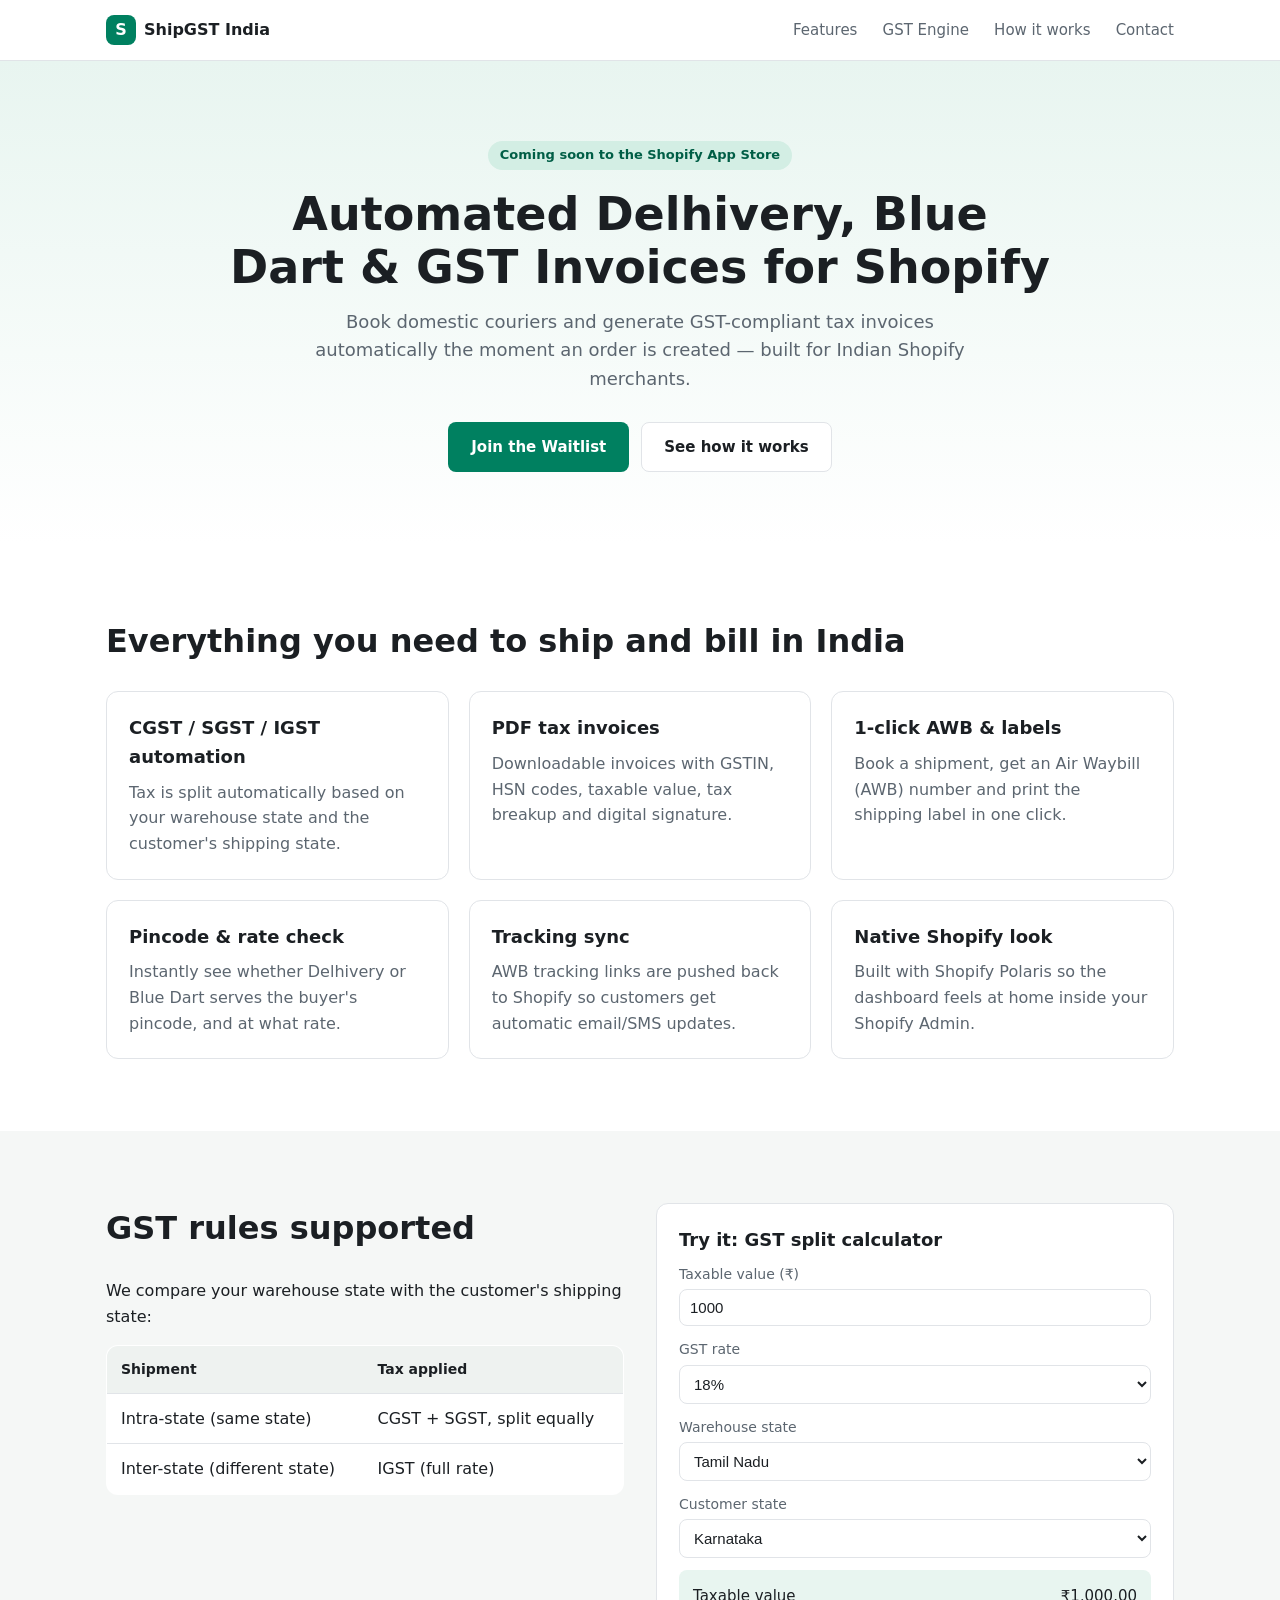
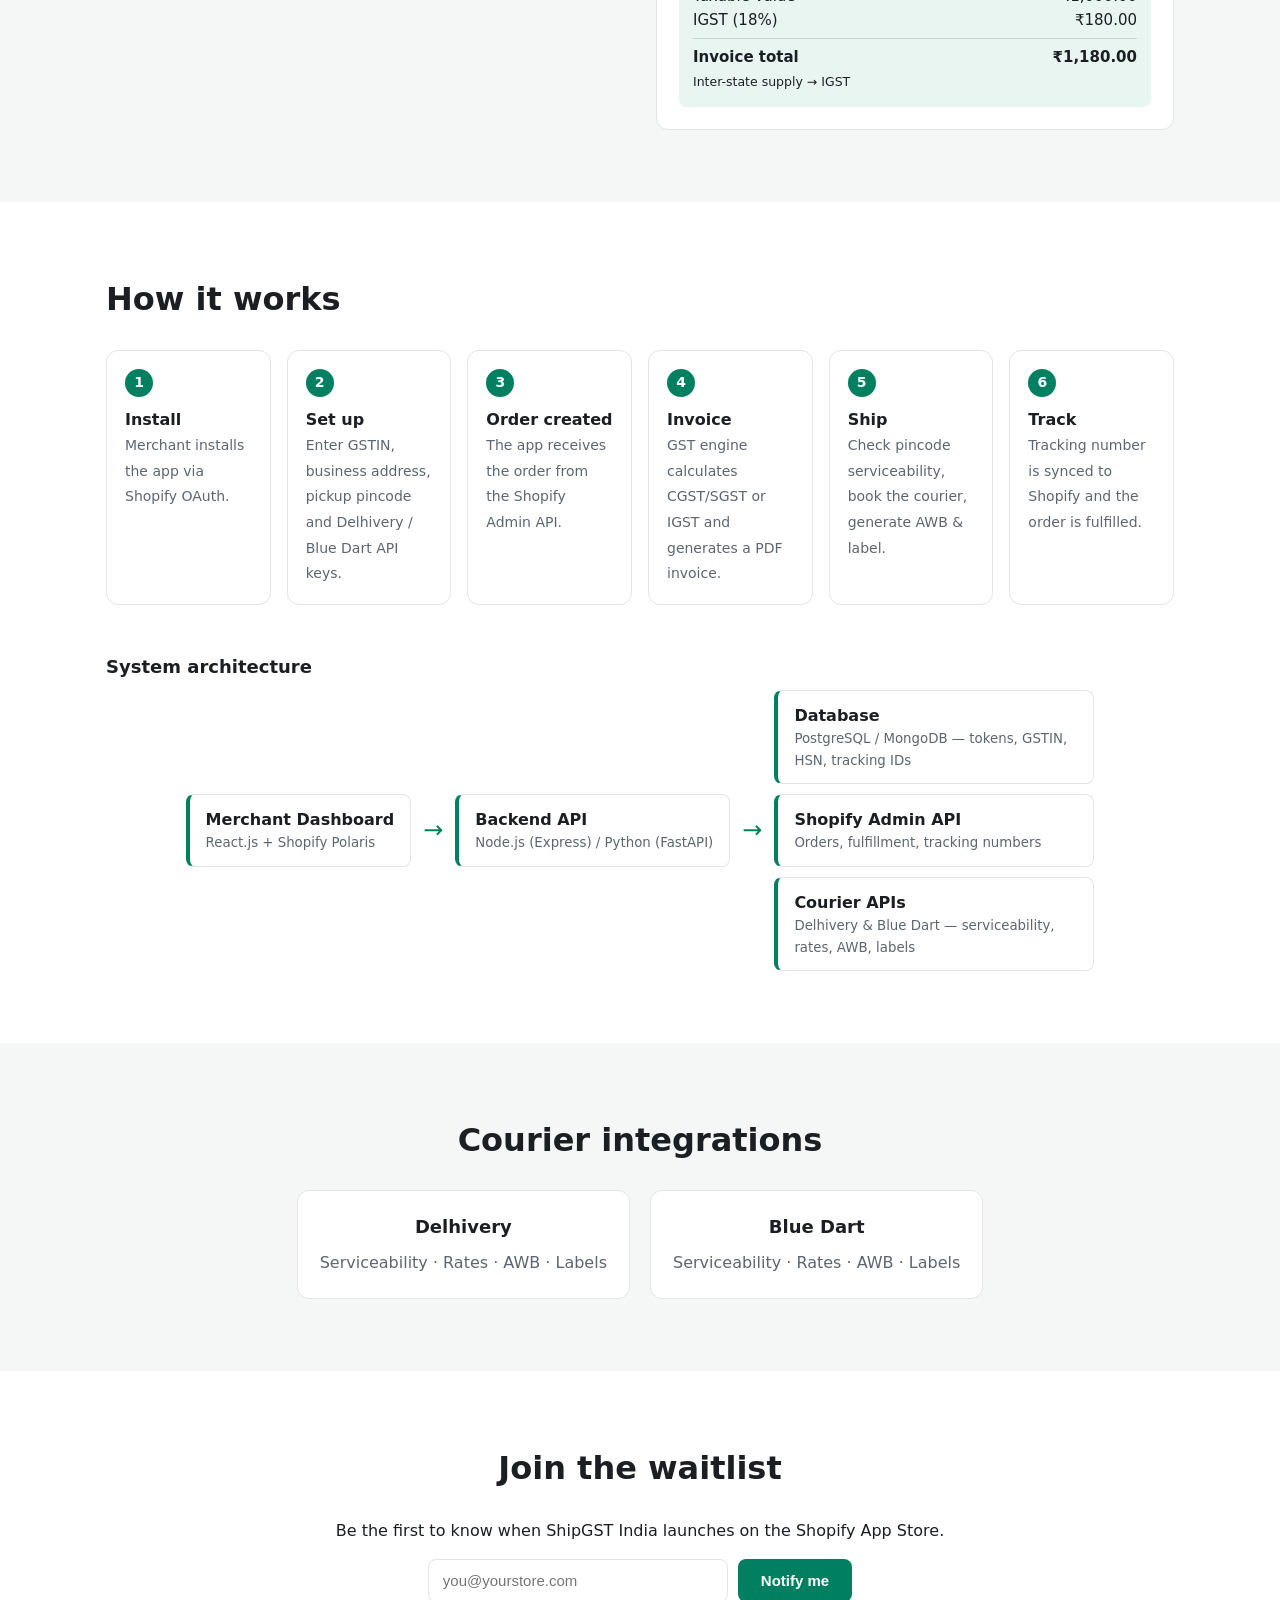
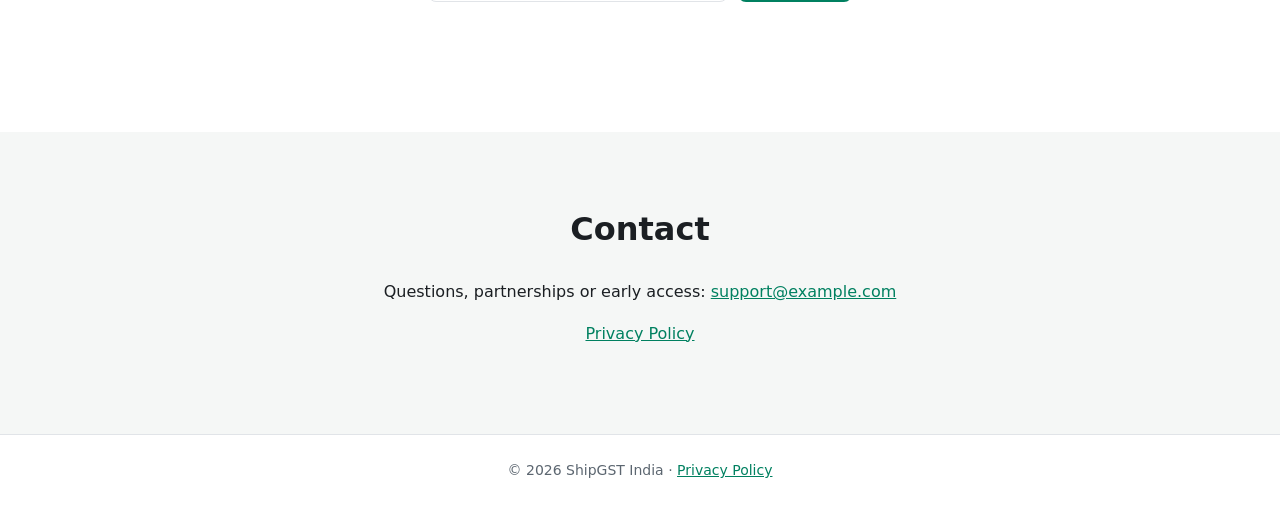
==== index.html @ 58b5382d "Add product website for ShipGST India Shopify app Landing page with features, GST engine calculator," ====
<!doctype html>
<html lang="en">
<head>
  <meta charset="utf-8">
  <meta name="viewport" content="width=device-width, initial-scale=1">
  <title>ShipGST India — Shipping & GST Invoices for Shopify</title>
  <meta name="description" content="Automated Delhivery, Blue Dart and GST-compliant invoices for Indian Shopify merchants.">
  <link rel="stylesheet" href="styles.css">
</head>
<body>
  <header class="nav">
    <div class="wrap nav-inner">
      <a href="#" class="brand"><span class="logo">S</span> ShipGST India</a>
      <nav>
        <a href="#features">Features</a>
        <a href="#gst">GST Engine</a>
        <a href="#how">How it works</a>
        <a href="#contact">Contact</a>
      </nav>
    </div>
  </header>

  <main>
    <!-- Hero -->
    <section class="hero">
      <div class="wrap">
        <span class="pill">Coming soon to the Shopify App Store</span>
        <h1>Automated Delhivery, Blue Dart &amp; GST Invoices for Shopify</h1>
        <p class="lead">Book domestic couriers and generate GST-compliant tax invoices automatically the moment an order is created — built for Indian Shopify merchants.</p>
        <div class="cta">
          <a href="#waitlist" class="btn primary">Join the Waitlist</a>
          <a href="#how" class="btn ghost">See how it works</a>
        </div>
      </div>
    </section>

    <!-- Features -->
    <section id="features" class="section">
      <div class="wrap">
        <h2>Everything you need to ship and bill in India</h2>
        <div class="grid">
          <article class="card">
            <h3>CGST / SGST / IGST automation</h3>
            <p>Tax is split automatically based on your warehouse state and the customer's shipping state.</p>
          </article>
          <article class="card">
            <h3>PDF tax invoices</h3>
            <p>Downloadable invoices with GSTIN, HSN codes, taxable value, tax breakup and digital signature.</p>
          </article>
          <article class="card">
            <h3>1-click AWB &amp; labels</h3>
            <p>Book a shipment, get an Air Waybill (AWB) number and print the shipping label in one click.</p>
          </article>
          <article class="card">
            <h3>Pincode &amp; rate check</h3>
            <p>Instantly see whether Delhivery or Blue Dart serves the buyer's pincode, and at what rate.</p>
          </article>
          <article class="card">
            <h3>Tracking sync</h3>
            <p>AWB tracking links are pushed back to Shopify so customers get automatic email/SMS updates.</p>
          </article>
          <article class="card">
            <h3>Native Shopify look</h3>
            <p>Built with Shopify Polaris so the dashboard feels at home inside your Shopify Admin.</p>
          </article>
        </div>
      </div>
    </section>

    <!-- GST Engine -->
    <section id="gst" class="section alt">
      <div class="wrap two-col">
        <div>
          <h2>GST rules supported</h2>
          <p>We compare your warehouse state with the customer's shipping state:</p>
          <table class="rules">
            <thead><tr><th>Shipment</th><th>Tax applied</th></tr></thead>
            <tbody>
              <tr><td>Intra-state (same state)</td><td>CGST + SGST, split equally</td></tr>
              <tr><td>Inter-state (different state)</td><td>IGST (full rate)</td></tr>
            </tbody>
          </table>
        </div>
        <form class="calc card" id="calc" onsubmit="return false">
          <h3>Try it: GST split calculator</h3>
          <label>Taxable value (₹)<input type="number" id="amt" value="1000" min="0" step="0.01"></label>
          <label>GST rate
            <select id="rate">
              <option value="5">5%</option><option value="12">12%</option>
              <option value="18" selected>18%</option><option value="28">28%</option>
            </select>
          </label>
          <label>Warehouse state<select id="from"></select></label>
          <label>Customer state<select id="to"></select></label>
          <div class="result" id="result" aria-live="polite"></div>
        </form>
      </div>
    </section>

    <!-- How it works -->
    <section id="how" class="section">
      <div class="wrap">
        <h2>How it works</h2>
        <ol class="flow">
          <li><strong>Install</strong><span>Merchant installs the app via Shopify OAuth.</span></li>
          <li><strong>Set up</strong><span>Enter GSTIN, business address, pickup pincode and Delhivery / Blue Dart API keys.</span></li>
          <li><strong>Order created</strong><span>The app receives the order from the Shopify Admin API.</span></li>
          <li><strong>Invoice</strong><span>GST engine calculates CGST/SGST or IGST and generates a PDF invoice.</span></li>
          <li><strong>Ship</strong><span>Check pincode serviceability, book the courier, generate AWB &amp; label.</span></li>
          <li><strong>Track</strong><span>Tracking number is synced to Shopify and the order is fulfilled.</span></li>
        </ol>

        <h3 class="sub">System architecture</h3>
        <div class="arch">
          <div class="box"><b>Merchant Dashboard</b><small>React.js + Shopify Polaris</small></div>
          <div class="arrow">→</div>
          <div class="box"><b>Backend API</b><small>Node.js (Express) / Python (FastAPI)</small></div>
          <div class="arrow">→</div>
          <div class="stack">
            <div class="box"><b>Database</b><small>PostgreSQL / MongoDB — tokens, GSTIN, HSN, tracking IDs</small></div>
            <div class="box"><b>Shopify Admin API</b><small>Orders, fulfillment, tracking numbers</small></div>
            <div class="box"><b>Courier APIs</b><small>Delhivery &amp; Blue Dart — serviceability, rates, AWB, labels</small></div>
          </div>
        </div>
      </div>
    </section>

    <!-- Couriers -->
    <section class="section alt">
      <div class="wrap center">
        <h2>Courier integrations</h2>
        <div class="couriers">
          <div class="card"><h3>Delhivery</h3><p>Serviceability · Rates · AWB · Labels</p></div>
          <div class="card"><h3>Blue Dart</h3><p>Serviceability · Rates · AWB · Labels</p></div>
        </div>
      </div>
    </section>

    <!-- Waitlist + Contact -->
    <section id="waitlist" class="section">
      <div class="wrap center">
        <h2>Join the waitlist</h2>
        <p>Be the first to know when ShipGST India launches on the Shopify App Store.</p>
        <form class="waitlist" id="waitlist-form">
          <input type="email" id="wl-email" placeholder="you@yourstore.com" required>
          <button class="btn primary" type="submit">Notify me</button>
        </form>
        <p class="note" id="wl-msg"></p>
      </div>
    </section>

    <section id="contact" class="section alt">
      <div class="wrap center">
        <h2>Contact</h2>
        <p>Questions, partnerships or early access: <a href="mailto:support@example.com" id="contact-email">support@example.com</a></p>
        <p><a href="privacy.html">Privacy Policy</a></p>
      </div>
    </section>
  </main>

  <footer class="footer">
    <div class="wrap">© <span id="yr"></span> ShipGST India · <a href="privacy.html">Privacy Policy</a></div>
  </footer>

  <script src="app.js"></script>
</body>
</html>
---- styles.css ----
:root {
  --bg: #ffffff;
  --bg-alt: #f5f7f6;
  --text: #1b1f23;
  --muted: #5c6670;
  --brand: #008060;
  --brand-dark: #005e46;
  --border: #e1e4e8;
  --radius: 12px;
}
* { box-sizing: border-box; }
html { scroll-behavior: smooth; }
body {
  margin: 0;
  font-family: system-ui, -apple-system, "Segoe UI", Roboto, sans-serif;
  color: var(--text);
  background: var(--bg);
  line-height: 1.6;
}
a { color: var(--brand); }
.wrap { max-width: 1100px; margin: 0 auto; padding: 0 16px; }
.center { text-align: center; }

/* Nav */
.nav { position: sticky; top: 0; background: rgba(255,255,255,.95); border-bottom: 1px solid var(--border); z-index: 10; }
.nav-inner { display: flex; align-items: center; justify-content: space-between; height: 60px; }
.brand { display: flex; align-items: center; gap: 8px; font-weight: 700; color: var(--text); text-decoration: none; }
.logo { width: 30px; height: 30px; border-radius: 8px; background: var(--brand); color: #fff; display: grid; place-items: center; }
.nav nav a { margin-left: 20px; color: var(--muted); text-decoration: none; font-size: 15px; }
.nav nav a:hover { color: var(--brand); }
@media (max-width: 640px) { .nav nav { display: none; } }

/* Hero */
.hero { padding: 80px 0 72px; background: linear-gradient(180deg, #e8f5f0 0%, #fff 100%); text-align: center; }
.pill { display: inline-block; padding: 4px 12px; border-radius: 999px; background: #d3eee4; color: var(--brand-dark); font-size: 13px; font-weight: 600; }
.hero h1 { font-size: clamp(28px, 5vw, 46px); line-height: 1.15; margin: 18px auto 14px; max-width: 820px; }
.lead { font-size: 18px; color: var(--muted); max-width: 680px; margin: 0 auto; }
.cta { margin-top: 28px; display: flex; gap: 12px; justify-content: center; flex-wrap: wrap; }
.btn { display: inline-block; padding: 12px 22px; border-radius: 8px; font-weight: 600; text-decoration: none; border: 1px solid transparent; cursor: pointer; font-size: 15px; }
.btn.primary { background: var(--brand); color: #fff; }
.btn.primary:hover { background: var(--brand-dark); }
.btn.ghost { border-color: var(--border); color: var(--text); background: #fff; }

/* Sections */
.section { padding: 72px 0; }
.section.alt { background: var(--bg-alt); }
h2 { font-size: clamp(24px, 3.5vw, 32px); margin: 0 0 24px; }
h3 { margin: 0 0 8px; font-size: 18px; }
.sub { margin-top: 48px; }
.grid { display: grid; gap: 20px; grid-template-columns: repeat(auto-fit, minmax(260px, 1fr)); }
.card { background: #fff; border: 1px solid var(--border); border-radius: var(--radius); padding: 22px; }
.card p { margin: 0; color: var(--muted); }

/* GST */
.two-col { display: grid; gap: 32px; grid-template-columns: 1fr 1fr; align-items: start; }
@media (max-width: 820px) { .two-col { grid-template-columns: 1fr; } }
.rules { width: 100%; border-collapse: collapse; background: #fff; border-radius: var(--radius); overflow: hidden; border: 1px solid var(--border); }
.rules th, .rules td { text-align: left; padding: 12px 14px; border-bottom: 1px solid var(--border); }
.rules th { background: #eef2f0; font-size: 14px; }
.calc label { display: block; font-size: 14px; color: var(--muted); margin-bottom: 12px; }
.calc input, .calc select { display: block; width: 100%; margin-top: 4px; padding: 9px 10px; border: 1px solid var(--border); border-radius: 8px; font-size: 15px; background: #fff; color: var(--text); }
.result { margin-top: 8px; padding: 14px; border-radius: 8px; background: #e8f5f0; font-size: 15px; }
.result .row { display: flex; justify-content: space-between; }
.result .total { font-weight: 700; border-top: 1px solid #b9dccd; margin-top: 6px; padding-top: 6px; }

/* Flow */
.flow { list-style: none; padding: 0; margin: 0; display: grid; gap: 16px; grid-template-columns: repeat(auto-fit, minmax(160px, 1fr)); counter-reset: step; }
.flow li { background: #fff; border: 1px solid var(--border); border-radius: var(--radius); padding: 18px; counter-increment: step; }
.flow li::before { content: counter(step); display: grid; place-items: center; width: 28px; height: 28px; border-radius: 50%; background: var(--brand); color: #fff; font-weight: 700; font-size: 14px; margin-bottom: 10px; }
.flow strong { display: block; }
.flow span { color: var(--muted); font-size: 14px; }

/* Architecture */
.arch { display: flex; align-items: center; gap: 12px; flex-wrap: wrap; justify-content: center; }
.arch .box { background: #fff; border: 1px solid var(--border); border-left: 4px solid var(--brand); border-radius: 8px; padding: 12px 16px; min-width: 200px; max-width: 320px; }
.arch .box small { display: block; color: var(--muted); }
.arch .stack { display: flex; flex-direction: column; gap: 10px; }
.arrow { font-size: 24px; color: var(--brand); }
@media (max-width: 820px) { .arch { flex-direction: column; } .arrow { transform: rotate(90deg); } }

/* Couriers / waitlist */
.couriers { display: flex; gap: 20px; justify-content: center; flex-wrap: wrap; }
.couriers .card { min-width: 240px; }
.waitlist { display: flex; gap: 10px; justify-content: center; flex-wrap: wrap; margin-top: 16px; }
.waitlist input { padding: 12px 14px; border: 1px solid var(--border); border-radius: 8px; font-size: 15px; width: 300px; max-width: 100%; }
.note { color: var(--brand-dark); min-height: 1.6em; }

/* Footer */
.footer { padding: 24px 0; border-top: 1px solid var(--border); color: var(--muted); font-size: 14px; text-align: center; }

/* Privacy page */
.doc { max-width: 760px; padding: 48px 16px 72px; }
.doc h1 { font-size: 32px; }
.doc h2 { font-size: 20px; margin: 32px 0 8px; }
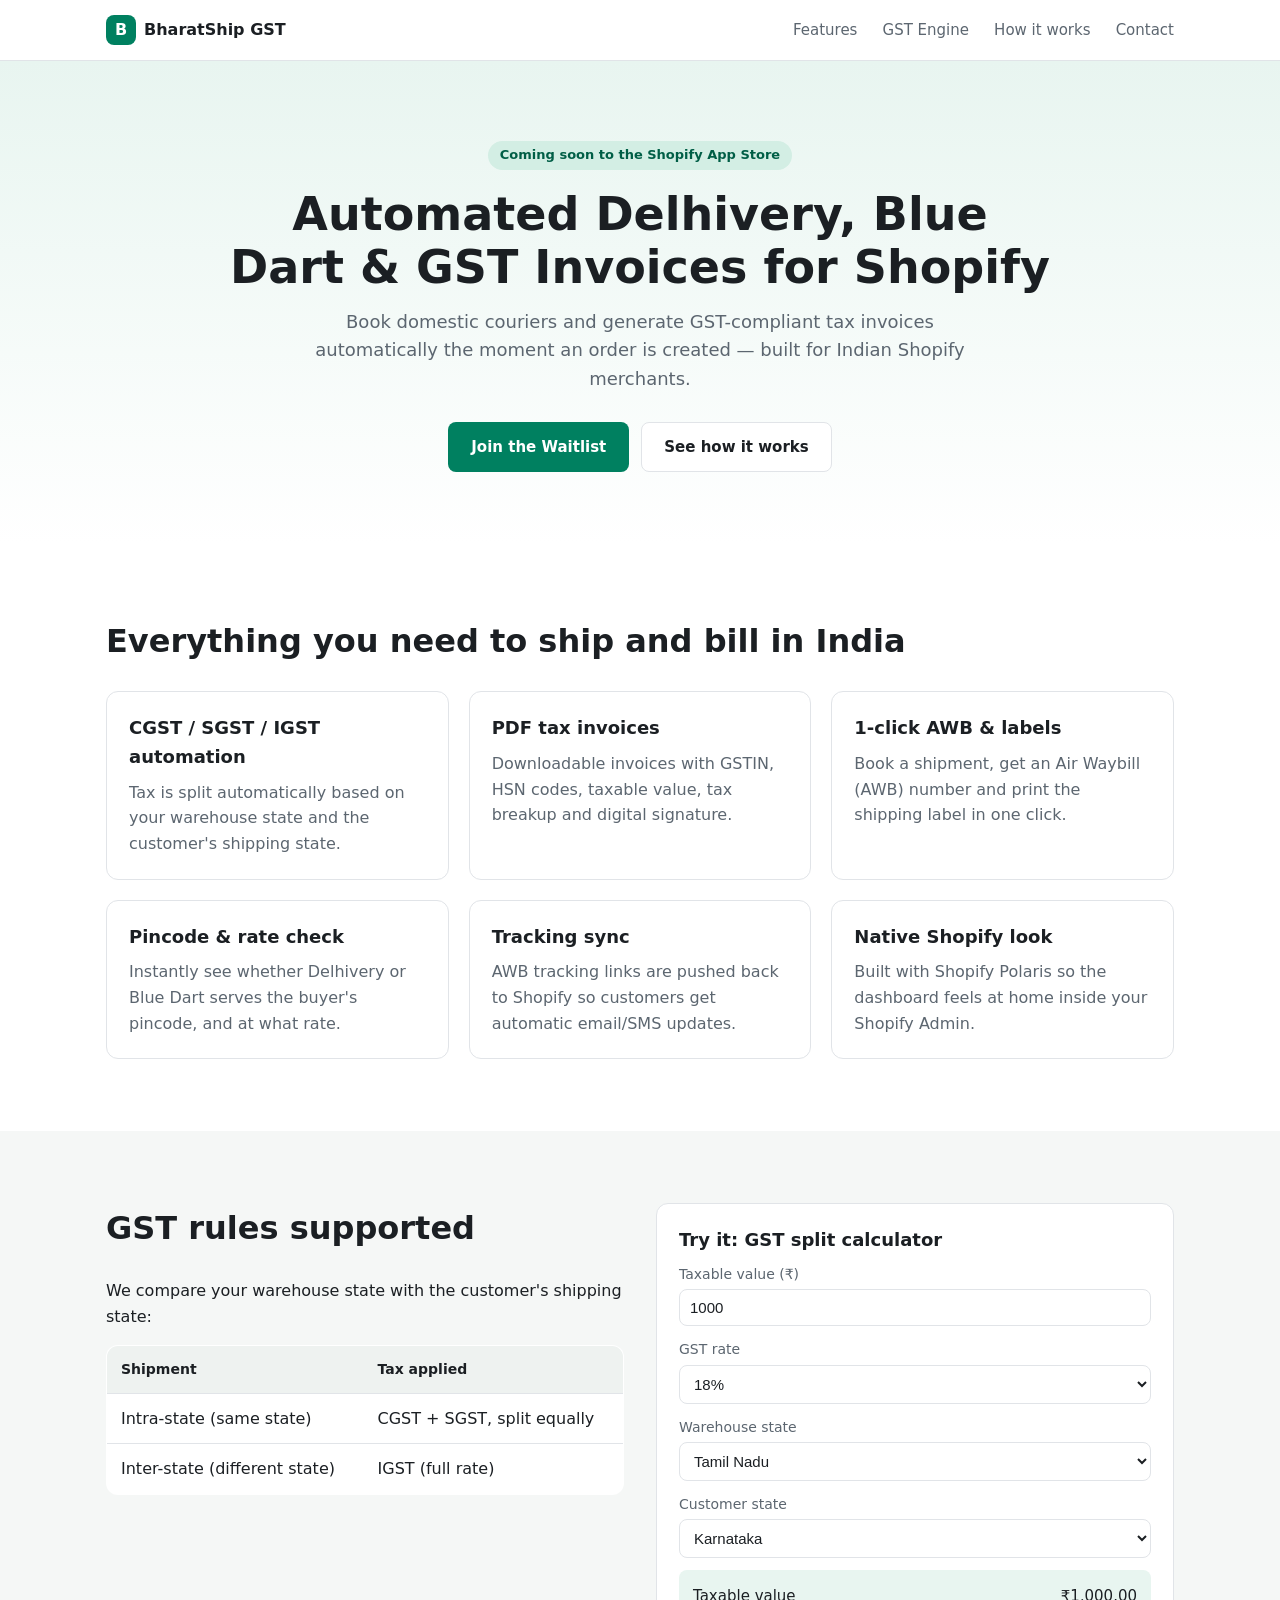
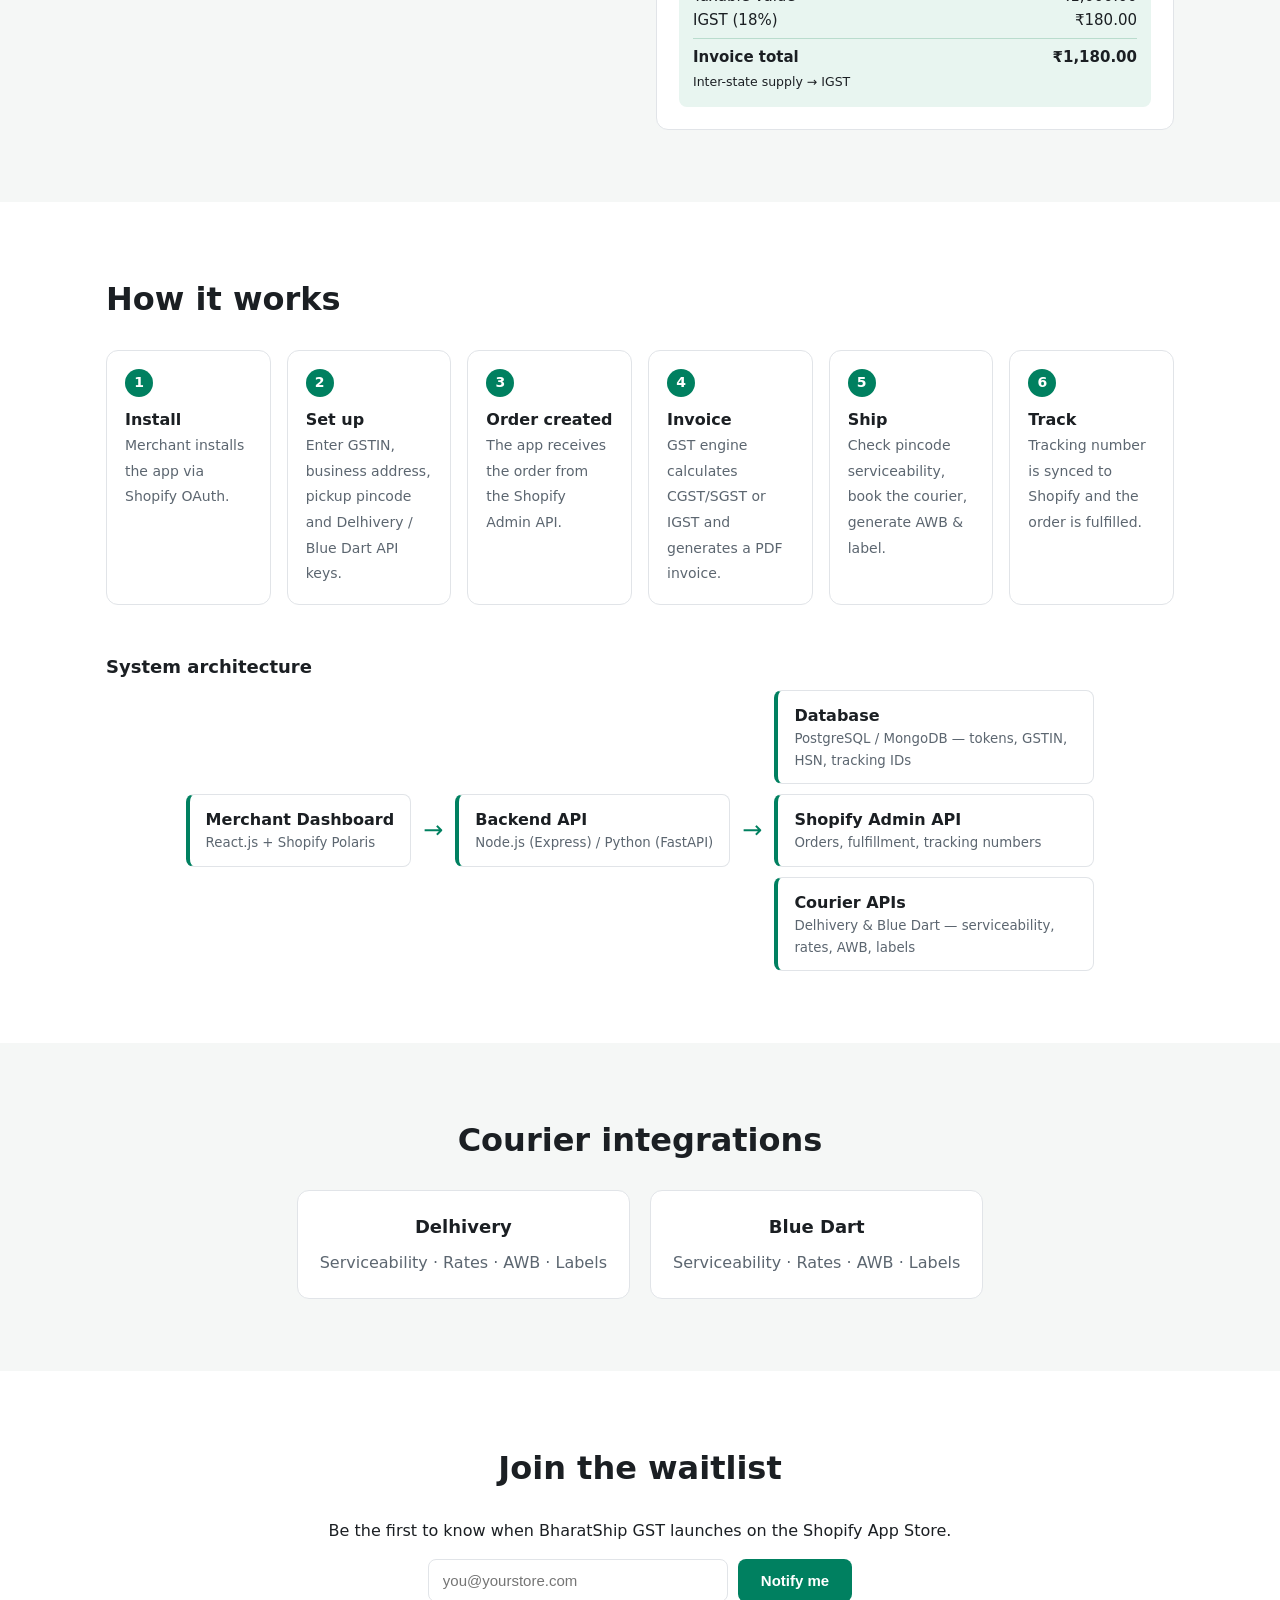
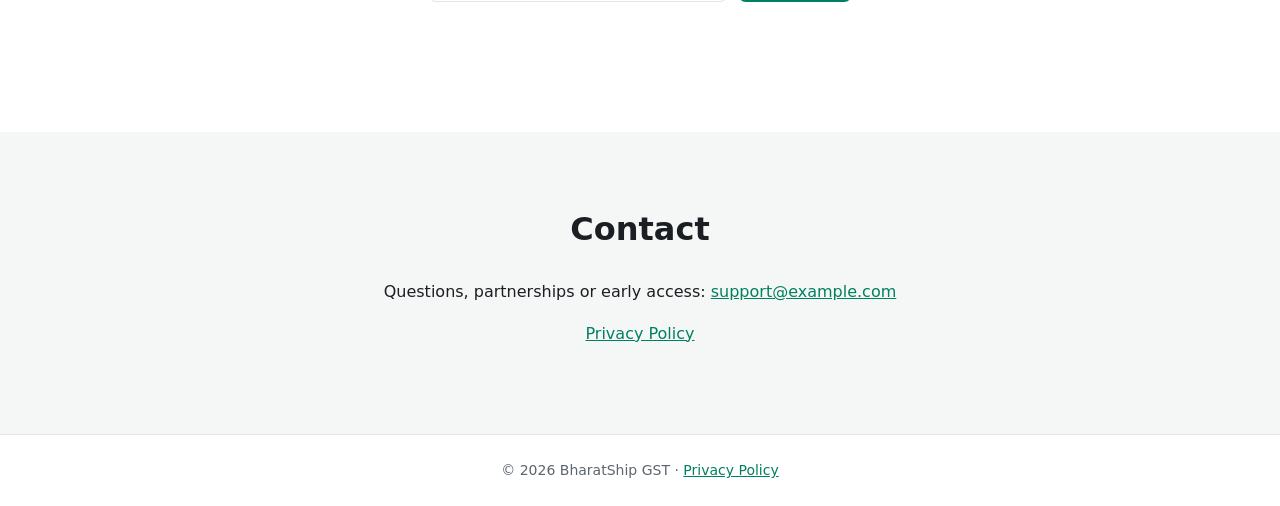
==== commit 46f5a517: "Rename app to BharatShip GST Co-Authored-By: Claude Opus 5.5 <noreply@anthropic.com>" ====
--- a/index.html
+++ b/index.html
@@ -3,14 +3,14 @@
 <head>
   <meta charset="utf-8">
   <meta name="viewport" content="width=device-width, initial-scale=1">
-  <title>ShipGST India — Shipping & GST Invoices for Shopify</title>
+  <title>BharatShip GST — Shipping & GST Invoices for Shopify</title>
   <meta name="description" content="Automated Delhivery, Blue Dart and GST-compliant invoices for Indian Shopify merchants.">
   <link rel="stylesheet" href="styles.css">
 </head>
 <body>
   <header class="nav">
     <div class="wrap nav-inner">
-      <a href="#" class="brand"><span class="logo">S</span> ShipGST India</a>
+      <a href="#" class="brand"><span class="logo">B</span> BharatShip GST</a>
       <nav>
         <a href="#features">Features</a>
         <a href="#gst">GST Engine</a>
@@ -140,7 +140,7 @@
     <section id="waitlist" class="section">
       <div class="wrap center">
         <h2>Join the waitlist</h2>
-        <p>Be the first to know when ShipGST India launches on the Shopify App Store.</p>
+        <p>Be the first to know when BharatShip GST launches on the Shopify App Store.</p>
         <form class="waitlist" id="waitlist-form">
           <input type="email" id="wl-email" placeholder="you@yourstore.com" required>
           <button class="btn primary" type="submit">Notify me</button>
@@ -159,7 +159,7 @@
   </main>
 
   <footer class="footer">
-    <div class="wrap">© <span id="yr"></span> ShipGST India · <a href="privacy.html">Privacy Policy</a></div>
+    <div class="wrap">© <span id="yr"></span> BharatShip GST · <a href="privacy.html">Privacy Policy</a></div>
   </footer>
 
   <script src="app.js"></script>
